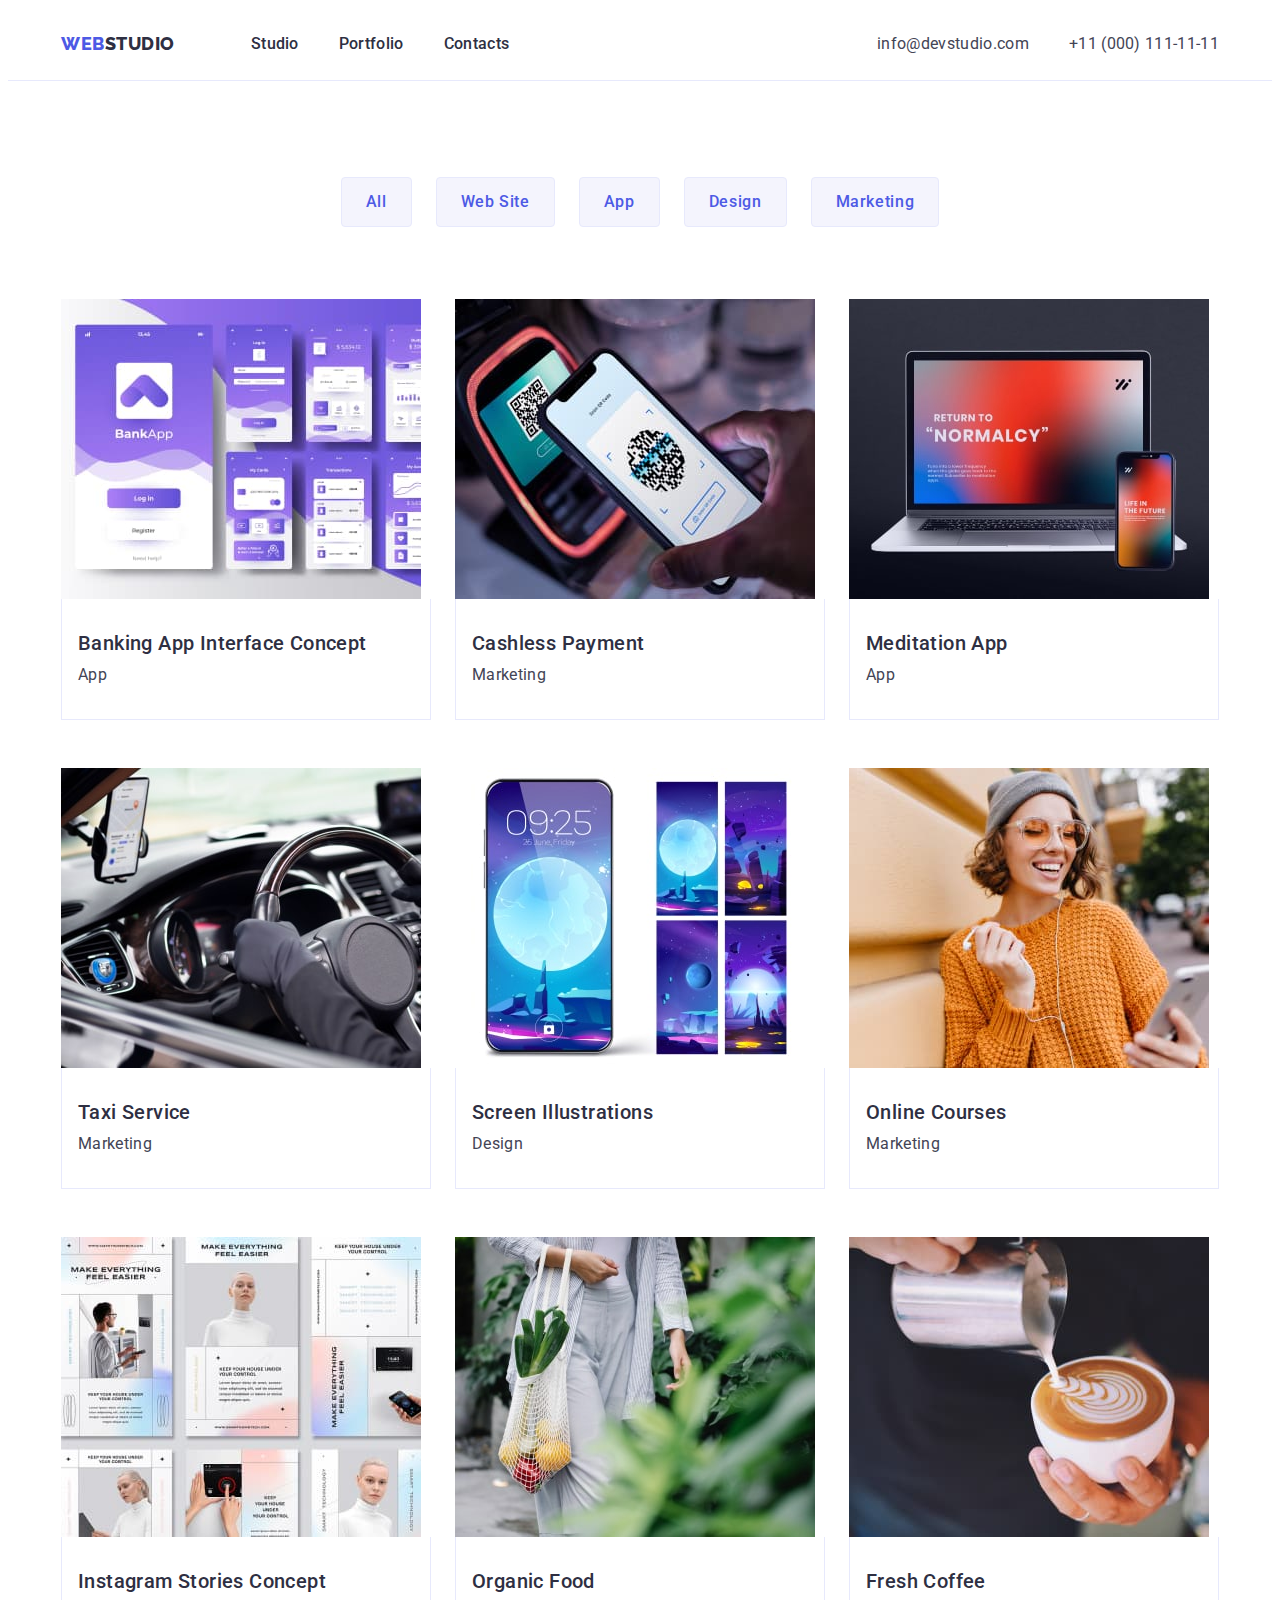
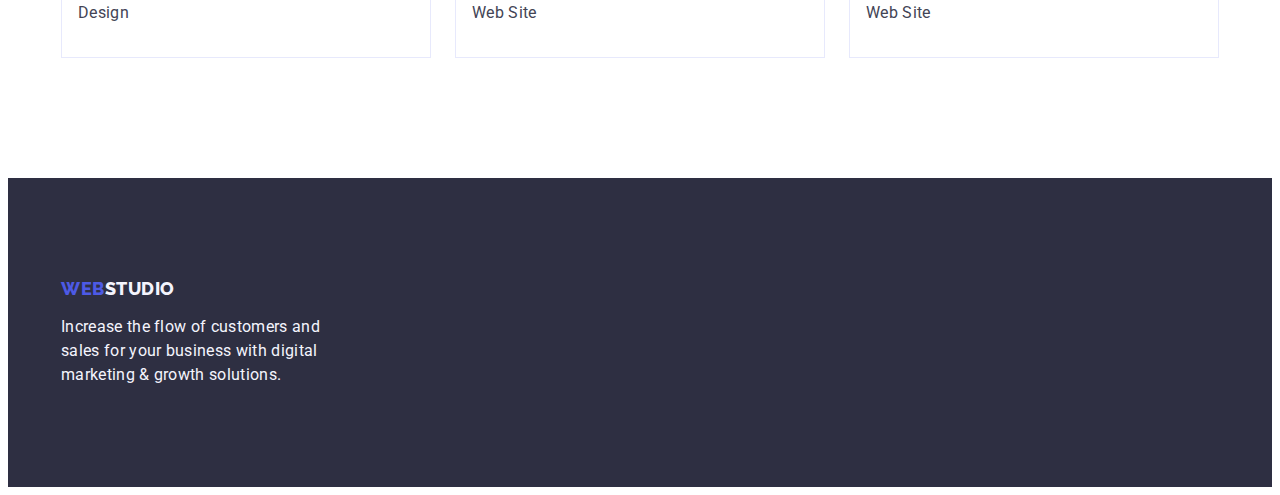
==== portfolio.html @ 970f9c75 "Скопіював файли" ====
<!DOCTYPE html>
<html lang="en">
<head>
    <meta charset="UTF-8">
    <meta http-equiv="X-UA-Compatible" content="IE=edge">
    <meta name="viewport" content="width=device-width, initial-scale=1.0">
    <title>Document</title>
    <link rel="preconnect" href="https://fonts.googleapis.com">
    <link rel="preconnect" href="https://fonts.gstatic.com" crossorigin>
    <link href="https://fonts.googleapis.com/css2?family=Raleway:wght@500&family=Roboto:wght@400;500;700&display=swap"
        rel="stylesheet">
    <link rel="stylesheet" href="https://cdnjs.cloudflare.com/ajax/libs/modern-normalize/1.1.0/modern-normalize.min.css"
        integrity="sha512-wpPYUAdjBVSE4KJnH1VR1HeZfpl1ub8YT/NKx4PuQ5NmX2tKuGu6U/JRp5y+Y8XG2tV+wKQpNHVUX03MfMFn9Q=="
        crossorigin="anonymous" referrerpolicy="no-referrer" 
    />
    <link rel="stylesheet" href="./css/styles.css">
</head>
<body>
    <!--Херед сайту-->
    <header class="header header-border">
        <div class="container header-container">
            <nav class="header-navigation">
                <a class="header-logo link" href="./index.html">Web<span class="part-of-logo">Studio</span></a>
            
                <ul class="header-list list">
                    <li class="header-list-item"><a class="header-list-link link" href="./index.html">Studio</a></li>
                    <li class="header-list-item"><a class="header-list-link link" href="./portfolio.html">Portfolio</a></li>
                    <li class="header-list-item"><a class="header-list-link link" href="">Contacts</a></li>
                </ul>
            </nav>
            <address class="header-address">
                <ul class="address-list list">
                    <li class="address-list-item">
                        <a class="address-list-link link" href="mailto:info@devstudio.com">info@devstudio.com</a>
                    </li>
                    <li class="address-list-item">
                        <a class="address-list-link link" href="tel:+110001111111">+11 (000) 111-11-11</a>
                    </li>
                </ul>
            </address>
        </div>
    </header>
    <!--Головна секція сайту-->
    <main class="main">
        <section class="filter section">
            <div class="container">
                <h1 class="filter-title" hidden>Our examples of works</h1>
                <ul class="filter-list list">
                    <li class="filter-list-item"><button class="filter-list-btn" type="button">All</button></li>
                    <li class="filter-list-item"><button class="filter-list-btn" type="button">Web Site</button></li>
                    <li class="filter-list-item"><button class="filter-list-btn" type="button">App</button></li>
                    <li class="filter-list-item"><button class="filter-list-btn" type="button">Design</button></li>
                    <li class="filter-list-item"><button class="filter-list-btn" type="button">Marketing</button></li>
                </ul>
                <ul class="result-list list">
                    <li class="result-list-item">
                        <a class="result-link link" href="">
                            <img src="./images/banking-img.jpg" alt="Banking App Interface Concept" width="360" height="300">
                                <div class="portfolio-card-padding">
                                    <h2 class="result-list-subtitle">Banking App Interface Concept</h2>
                                    <p class="result-list-text">App</p>
                                </div>
                        </a>
                    </li>
                    <li class="result-list-item">
                        <a class="result-link link" href="">
                            <img src="./images/cashless-img.jpg" alt="Cashless Payment" width="360" height="300">
                                <div class="portfolio-card-padding">
                                    <h2 class="result-list-subtitle">Cashless Payment</h2>
                                    <p class="result-list-text">Marketing</p>
                                </div>
                        </a>
                    </li>
                    <li class="result-list-item">
                        <a class="result-link link" href="">
                            <img src="./images/meditation-img.jpg" alt="Meditaion App" width="360" height="300">
                                <div class="portfolio-card-padding">
                                    <h2 class="result-list-subtitle">Meditation App</h2>
                                    <p class="result-list-text">App</p>
                                </div>
                        </a>
                    </li>
                    <li class="result-list-item">
                        <a class="result-link link" href="">
                            <img src="./images/taxi-img.jpg" alt="Taxi Service" width="360" height="300">
                                <div class="portfolio-card-padding">
                                    <h2 class="result-list-subtitle">Taxi Service</h2>
                                    <p class="result-list-text">Marketing</p>
                                </div>
                        </a>
                    </li>
                    <li class="result-list-item">
                        <a class="result-link link" href="">
                            <img src="./images/scren-img.jpg" alt="Screen Illustrations" width="360" height="300">
                                <div class="portfolio-card-padding">
                                    <h2 class="result-list-subtitle">Screen Illustrations</h2>
                                    <p class="result-list-text">Design</p>
                                </div>
                        </a>
                    </li>
                    <li class="result-list-item">
                        <a class="result-link link" href="">
                            <img src="./images/online-img.jpg" alt="Online Courses" width="360" height="300">
                                <div class="portfolio-card-padding">
                                    <h2 class="result-list-subtitle">Online Courses</h2>
                                    <p class="result-list-text">Marketing</p>
                                </div>
                        </a>
                    </li>
                    <li class="result-list-item">
                        <a class="result-link link" href="">
                            <img src="./images/instagram-img.jpg" alt="Instagram Stories Concept" width="360" height="300">
                                <div class="portfolio-card-padding">
                                    <h2 class="result-list-subtitle">Instagram Stories Concept</h2>
                                    <p class="result-list-text">Design</p>
                                </div>
                        </a>
                    </li>
                    <li class="result-list-item">
                        <a class="result-link link" href="">
                            <img src="./images/organicfood-img.jpg" alt="Organic Food" width="360" height="300">
                                <div class="portfolio-card-padding">
                                    <h2 class="result-list-subtitle">Organic Food</h2>
                                    <p class="result-list-text">Web Site</p>
                                </div>
                        </a>
                    </li>
                    <li class="result-list-item">
                        <a class="result-link link" href="">
                            <img src="./images/freshcoffe-img.jpg" alt="Fresh Coffee" width="360" height="300">
                            <div class="portfolio-card-padding">
                                <h2 class="result-list-subtitle">Fresh Coffee</h2>
                                <p class="result-list-text">Web Site</p>
                            </div>
                            
                        </a>
                    </li>
                </ul>
            </div>
        </section>
    </main>

    <!--Футер сайту-->
    <footer class="footer">
        <div class="container">
            <a class="footer-logo link" href="./index.html">Web<span class="footer-part-of-logo">Studio</span></a>
            <p class="footer-text">
                Increase the flow of customers and sales for your business with digital
                marketing & growth solutions.
            </p>
        </div>
    </footer>
</body>
</html>
---- css/styles.css ----
:root {
    --main-btn-bg: #4D5AE5;
    --secondary-btn-bg: #F4F4FD;
    --btn-bg-in-hover: #404BBF;
    --address-hover: #404BBF;
    --main-btn-color: #FFFFFF;
    --secondary-btn-color: #4D5AE5;
    --address-color: #434455;
    --main-title-color: #FFFFFF;
    --main-page-text: #434455;
    --secondary-page-text: #2E2F42;
    --first-logo-part: #4D5AE5;
    --second-header-logo-part: #2E2F42;
    --second-footer-logo-part: #F4F4FD;
    --footer-text-color: #F4F4FD;
    --main-page-bg: #2E2F42;
    --secondary-page-bg: #F4F4FD;
    --main-portfolio-color: #2E2F42;
    --secondary-portfolio-color: #434455;
    --team-list-bg: #ffffff;
}
/*КОЛЬОРОВІ ЗМІННІ
--main-btn-bg: #4D5AE5; головна заливка кнопки
--secondary-btn-bg: #F4F4FD; другорядна заливка кнопки
--main-btn-color: #FFFFFF; головний колір кнопки
--secondary-btn-color: #4D5AE5;другорядний колір кнопки
--address-color: #434455; колір в тезі адрес
--main-title-color: #FFFFFF; колір заголовку H1
--main-page-text: #434455; головний текст сторінки - абзац
--secondary-page-text: #2E2F42; другорядний текст сторінки заголовки
--first-logo-part: #4D5AE5; перша частина лого
--second-header-logo-part: #2E2F42; друга частина в хедері
--second-footer-logo-part: #F4F4FD; в футері
--footer-text: color: #E7E9FC; текст в фтері - абзац
--main-page-bg: #2E2F42; головний бекграунд сторінки
--secondary-page-bg: #F4F4FD; другорядний бекграунд сторінки
--main-portfolio-color: #2E2F42 головний колір портфоліо
--secondary-portfolio-color: #434455; другий колір портфоліо

*/

p, h1, h2, h3, h4, h5, h6 {
    margin: 0;
}

ul {
    margin: 0;
    padding-left: 0;
}

img {
    display: block;
    max-width: 100%;
    height: auto;
}

body {
    font-family: 'Roboto', sans-serif;
    color: #434455;
    background-color: #ffffff;
}

.link {
    text-decoration: none;
}

.list {
    list-style: none;
}

.container {
    width: 1158px;
    padding-left: 15px;
    padding-right: 15px;
    margin: 0 auto;
    /*outline: 2px solid tomato;*/
}

.section {
    padding-top: 120px;
    padding-bottom: 120px;
}



/**-------------------------------HEADER----------------------------*/
.header {
}

.header-container {
    display: flex;
    align-items: center;
    justify-content: space-between;
}

.header-navigation {
    display: flex;
    align-items: center;
}

.header-logo {
    font-family: 'Raleway', sans-serif;
    font-weight: 800;
    font-size: 18px;
    line-height: 1.17;
    letter-spacing: 0.03em;
    text-transform: uppercase;
    color: var(--first-logo-part, #4D5AE5);
    margin-right: 76px;
}

.part-of-logo {
    color: var(--second-header-logo-part, #2E2F42);
}

.header-list {
    display: flex;
    gap: 40px;
}

.header-list-item {
}


.header-list-link {
    font-weight: 500;
    font-size: 16px;
    line-height: 1.5;
    letter-spacing: 0.02em;
    color: var(--secondary-page-text, #2E2F42);
    display: block;
    padding-top: 24px;
    padding-bottom: 24px;
}

.header-list-link:hover,
.header-list-link:focus {
    color: var(--btn-bg-in-hover, #404BBF);
}
.header-address {
    font-style: normal;
}

.address-list {
    display: flex;
    gap: 40px;
}

.address-list-item {

}

.address-list-link {
    font-weight: 400;
    font-size: 16px;
    line-height: 1.5;    
    letter-spacing: 0.02em;
    color: var(--address-color, #434455);
    padding-bottom: 24px;
    padding-top: 24px;
    display: block;
}

.address-list-link:hover,
.address-list-link:focus {
    color: var(--address-hover, #404BBF);
}

/**-------------------------------HERO----------------------------*/

.hero {
    background-color: var(--main-page-bg, #2E2F42);
    padding-top: 188px;
    padding-bottom: 188px;
}

.hero-title {
    font-weight: 700;
    font-size: 56px;
    line-height: 1.07;
    text-align: center;
    letter-spacing: 0.02em;    
    color: var(--main-title-color, #FFFFFF);

    
    margin-bottom: 48px;
    margin-left: auto;
    margin-right: auto;
    max-width: 496px;
}

.hero-btn {
    font-family: 'Roboto', sans-serif;
    font-style: normal;
    font-weight: 500;
    font-size: 16px;
    line-height: 1.5;
    letter-spacing: 0.04em;
    color: var(--main-btn-color, #ffffff);
    background: var(--main-btn-bg, #4D5AE5);
    cursor: pointer;

    display: flex;
    align-items: center;
    justify-content: center;
    
    margin: 0 auto;
    border: 1px solid #4D5AE5;
    border-radius: 4px;
    min-width: 169px;    
    padding: 16px 32px;
}
.hero-btn:hover,
.hero-btn:focus {
    background-color: var(--btn-bg-in-hover, #404BBF);
    border: 1px solid transparent;
}

/**-------------------------------STRATEGY----------------------------*/


.strategy {
    padding-bottom: 0;
}

.strategy-title {

}

.strategy-list {
    display: flex;
}

.strategy-list-item {
    width: calc((100% - 72px) / 4);
    margin-right: 24px;
}
.strategy-list-item:last-child {
    margin-right: 0;
}

.strategy-list-subtitle {
    font-weight: 500;
    font-size: 20px;
    line-height: 1.2;
    letter-spacing: 0.02em;
    color: var(--secondary-page-text, #2E2F42);
    margin-bottom: 8px;
}

.strategy-list-text {
    font-size: 16px;
    line-height: 1.5;
    letter-spacing: 0.02em;
    color: var(--main-page-text, #434455);
}

/**-------------------------------WORK----------------------------*/
.work {

}

.work-title {
    font-size: 36px;
    line-height: 1.11;
    text-align: center;
    letter-spacing: 0.02em;
    text-transform: capitalize;
    color: var(--secondary-page-text, #2E2F42);
    margin-bottom: 72px;
}

.work-list {
    display: flex;
}

.work-list-item {
    width: calc((100% - 48px) / 3);
}

.work-list-item:not(:last-child) {
    margin-right: 24px;
}

/**-------------------------------OUR TEAM----------------------------*/
.team {
    background-color: var(--secondary-page-bg, #F4F4FD);
}

.team-title {
    font-size: 36px;
    line-height: 1.11;
    text-align: center;
    letter-spacing: 0.02em;
    text-transform: capitalize;
    color: var(--secondary-page-text, #2E2F42);
    margin-bottom: 72px;
}

.team-list {
    display: flex;
}

.team-list-item {
    background-color: var(--team-list-bg, #FFFFFF);
    width: calc((100% - 72px) / 4);
    border-radius: 0px 0px 4px 4px;
}

.team-list-item + .team-list-item{
    margin-left: 24px;
}

.team-card-padding {
    padding-top: 32px;
    padding-bottom: 32px;
}

.team-list-subtitle {
    font-weight: 500;
    font-size: 20px;
    line-height: 1.2;
    text-align: center;
    letter-spacing: 0.02em;
    color: var(--secondary-page-text, #2E2F42);
    margin-bottom: 8px;
}

.team-list-text {
    font-size: 16px;
    line-height: 1.5;
    text-align: center;
    letter-spacing: 0.02em;
    color: var(--main-page-text, #434455);
}

/**-------------------------------FOOTER----------------------------*/

.footer {
    background-color: var(--main-page-bg, #2E2F42);
    padding-top: 100px;
    padding-bottom: 100px;
}

.footer-logo {
    font-family: 'Raleway', sans-serif;
    font-weight: 800;
    font-size: 18px;
    line-height: 1.17;
    letter-spacing: 0.03em;
    text-transform: uppercase;
    color: var(--first-logo-part, #4D5AE5);
    margin-bottom: 16px;
    display: inline-block;
}

.footer-part-of-logo {
    color: var(--second-footer-logo-part, #F4F4FD);
}

.footer-text {
    font-size: 16px;
    line-height: 1.5;
    letter-spacing: 0.02em;
    color: var(--footer-text-color, #F4F4FD);
    max-width: 264px;
}

/**-------------------------------portfolio----------------------------*/
/**-------------------------------HEADER-----------------------------*/

.header-border {
    border-bottom: 1px solid #E7E9FC;
}

/**-------------------------------MAIN----------------------------*/


.main {

}

.filter {
padding-top: 96px;
}

.filter-title {

}

.filter-list {
    display: flex;
    justify-content: center;
    margin-bottom: 72px;
}

.filter-list-item {
    margin-right: 24px;
}
.filter-list-item:last-child {
    margin-right: 0;
}
/*.filter-list-item + .filter-list-item{
    margin-left: 24px;
}*/

.filter-list-btn {
    font-family: 'Roboto', sans-serif;
    font-weight: 500;
    font-size: 16px;
    line-height: 1.5;
    text-align: center;
    letter-spacing: 0.04em;

    display: flex;
    align-items: center;
    
    background-color: var(--secondary-btn-bg, #F4F4FD);
    border: 1px solid #E7E9FC;
    border-radius: 4px;
    color: var(--secondary-btn-color, #4D5AE5);
    cursor: pointer;
    padding: 12px 24px;
}

.filter-list-btn:hover,
.filter-list-btn:focus {
    background-color: var(--btn-bg-in-hover, #404BBF);
    color: var(--main-btn-color, #FFFFFF);
    border: 1px solid transparent;
}
.result-list {
    display: flex;
    flex-wrap: wrap;
}

.result-list-item {
    width: calc((100% - 48px) / 3);
    margin-right: 24px;
    margin-bottom: 48px;
}

.result-list-item:nth-child(3n) {
    margin-right: 0;
}

.result-list-item:nth-last-child(-n + 3) {
    margin-bottom: 0;
}

.result-link {

}

.portfolio-card-padding {
    padding-top: 32px;
    padding-bottom: 32px;
    padding-left: 16px;
    border: 1px solid #E7E9FC;
    border-top: none;
}

.result-list-subtitle {
    font-weight: 500;
    font-size: 20px;
    line-height: 1.2;
    letter-spacing: 0.02em;
    color: var(--main-portfolio-color, #2E2F42);
    margin-bottom: 8px;
}

.result-list-text {
    font-size: 16px;
    line-height: 1.5;
    letter-spacing: 0.02em;
    color: var(--secondary-portfolio-color, #434455);
}
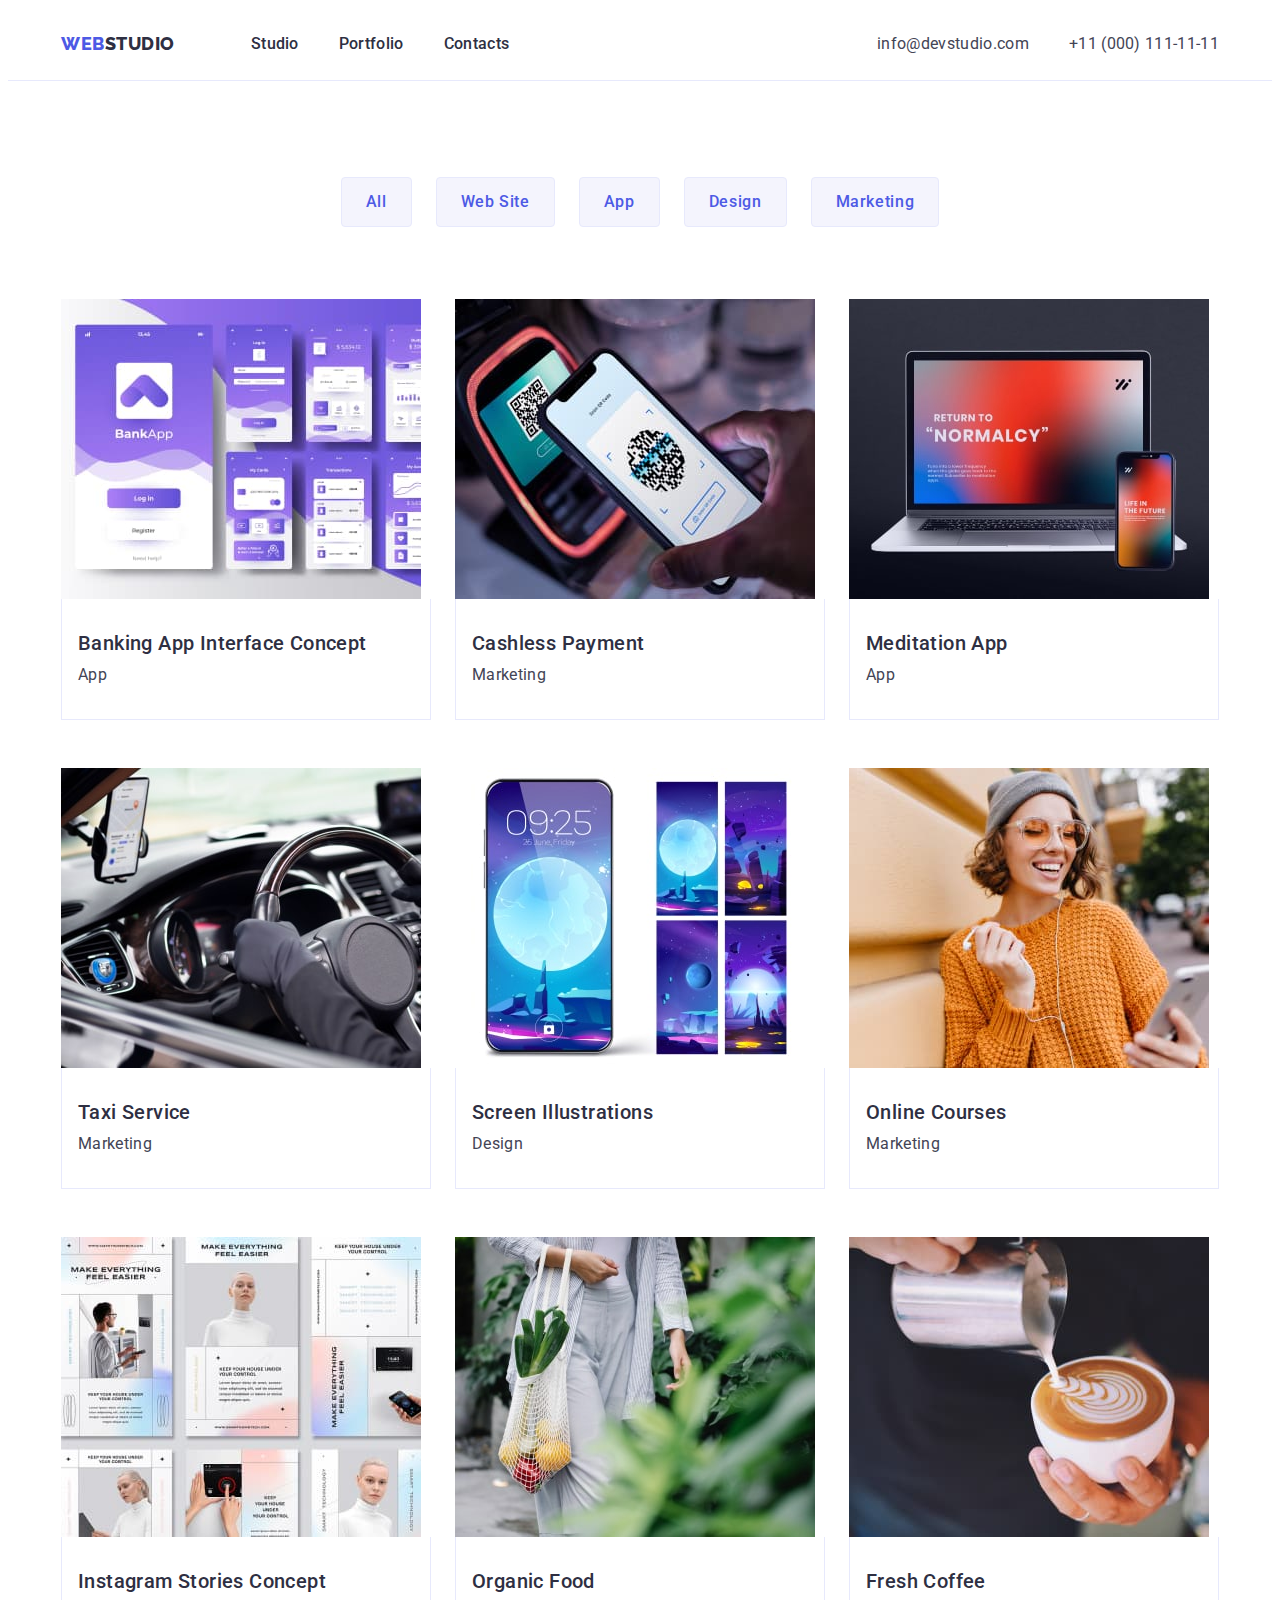
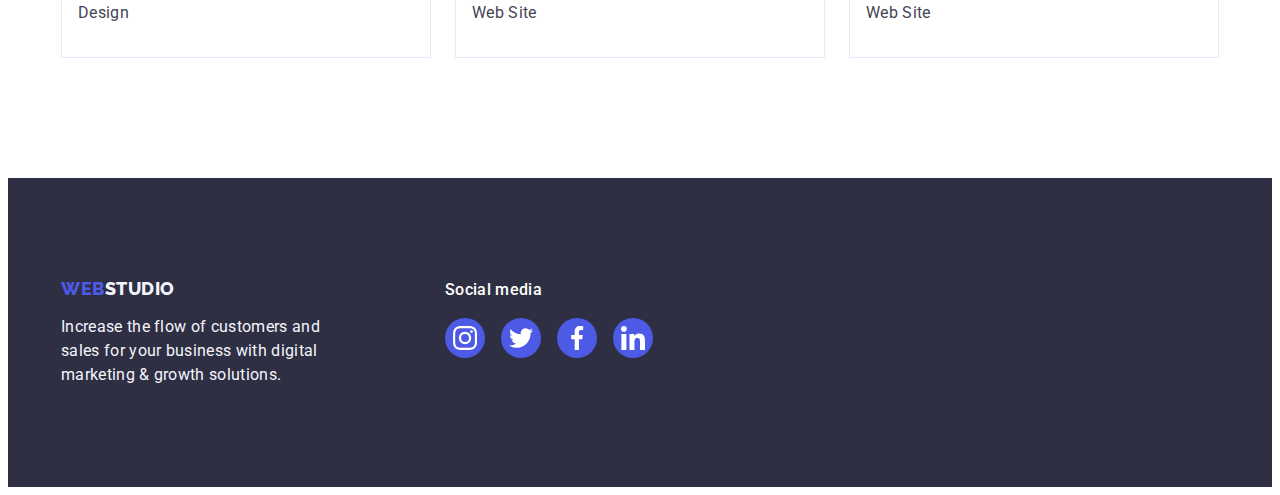
==== commit 2439b295: "У картках сторінки Портфоліо є ефект тіні при ховері в будь-якому місці картки." ====
--- a/portfolio.html
+++ b/portfolio.html
@@ -7,7 +7,7 @@
     <title>Document</title>
     <link rel="preconnect" href="https://fonts.googleapis.com">
     <link rel="preconnect" href="https://fonts.gstatic.com" crossorigin>
-    <link href="https://fonts.googleapis.com/css2?family=Raleway:wght@500&family=Roboto:wght@400;500;700&display=swap"
+    <link href="https://fonts.googleapis.com/css2?family=Raleway:wght@800&family=Roboto:wght@400;500;700&display=swap"
         rel="stylesheet">
     <link rel="stylesheet" href="https://cdnjs.cloudflare.com/ajax/libs/modern-normalize/1.1.0/modern-normalize.min.css"
         integrity="sha512-wpPYUAdjBVSE4KJnH1VR1HeZfpl1ub8YT/NKx4PuQ5NmX2tKuGu6U/JRp5y+Y8XG2tV+wKQpNHVUX03MfMFn9Q=="
@@ -142,12 +142,50 @@
 
     <!--Футер сайту-->
     <footer class="footer">
-        <div class="container">
-            <a class="footer-logo link" href="./index.html">Web<span class="footer-part-of-logo">Studio</span></a>
-            <p class="footer-text">
-                Increase the flow of customers and sales for your business with digital
-                marketing & growth solutions.
-            </p>
+        <div class="container footer-flex">
+    
+            <div class="footer-part-one">
+                <a class="footer-logo link" href="./index.html">Web<span class="footer-part-of-logo">Studio</span></a>
+                <p class="footer-text">
+                    Increase the flow of customers and sales for your business with digital
+                    marketing & growth solutions.
+                </p>
+            </div>
+    
+            <div class="footer-part-two">
+                <h2 class="footer-title">Social media</h2>
+                <ul class="footer-soc-list list">
+                    <li class="footer-soc-item">
+                        <a href="#" class="footer-soc-link link">
+                            <svg class="footer-soc-icon" width="24" height="24">
+                                <use href="./images/icons.svg#icon-instagram"></use>
+                            </svg>
+                        </a>
+                    </li>
+                    <li class="footer-soc-item">
+                        <a href="#" class="footer-soc-link link">
+                            <svg class="footer-soc-icon" width="24" height="24">
+                                <use href="./images/icons.svg#icon-twitter"></use>
+                            </svg>
+                        </a>
+                    </li>
+                    <li class="footer-soc-item">
+                        <a href="#" class="footer-soc-link link">
+                            <svg class="footer-soc-icon" width="24" height="24">
+                                <use href="./images/icons.svg#icon-facebook"></use>
+                            </svg>
+                        </a>
+                    </li>
+                    <li class="footer-soc-item">
+                        <a href="#" class="footer-soc-link link">
+                            <svg class="footer-soc-icon" width="24" height="24">
+                                <use href="./images/icons.svg#icon-linkedin"></use>
+                            </svg>
+                        </a>
+                    </li>
+                </ul>
+            </div>
+    
         </div>
     </footer>
 </body>
--- a/css/styles.css
+++ b/css/styles.css
@@ -18,6 +18,14 @@
     --main-portfolio-color: #2E2F42;
     --secondary-portfolio-color: #434455;
     --team-list-bg: #ffffff;
+    --footer-soc-main-bg: #4D5AE5;
+    --footer-soc-seconf-bg: #31D0AA;
+    --main-soc-icon-color: #ffffff;
+    --second-soc-scon-color: #F4F4FD;
+    --customers-icon-fill: #8E8F99;
+    --team-soc-bg: #4D5AE5;
+    --team-soc-bg-hover: #404BBF;
+    --strategy-icon-bg: #F4F4FD;
 }
 /*КОЛЬОРОВІ ЗМІННІ
 --main-btn-bg: #4D5AE5; головна заливка кнопки
@@ -81,7 +89,16 @@
     padding-bottom: 120px;
 }
 
-
+.visually-hidden {
+    position: absolute;
+    width: 1px;
+    height: 1px;
+    margin: -1px;
+    border: 0;
+    padding: 0;
+    clip: rect(0 0 0 0);
+    overflow: hidden;
+}
 
 /**-------------------------------HEADER----------------------------*/
 .header {
@@ -168,8 +185,15 @@
 
 /**-------------------------------HERO----------------------------*/
 
-.hero {
+.hero {    
     background-color: var(--main-page-bg, #2E2F42);
+    background-image:linear-gradient(to right, rgba(46, 47, 66, 0.7),
+     rgba(46, 47, 66, 0.7)), url(../images/hero-img.png);
+    background-repeat: no-repeat;
+    background-position: center;
+    max-width: 1440px;
+    height: 600px;
+    margin: 0 auto;
     padding-top: 188px;
     padding-bottom: 188px;
 }
@@ -239,6 +263,21 @@
     margin-right: 0;
 }
 
+.strategy-list-bg {
+    display: flex;
+    justify-content: center;
+    align-items: center;
+    height: 112px;
+    background-color: var(--strategy-icon-bg, #F4F4FD);
+    border-radius: 4px;
+    margin-bottom: 8px;
+}
+
+.strategy-icon {
+    height: 64px;
+    width: 64px;
+}
+
 .strategy-list-subtitle {
     font-weight: 500;
     font-size: 20px;
@@ -304,6 +343,9 @@
 .team-list-item {
     background-color: var(--team-list-bg, #FFFFFF);
     width: calc((100% - 72px) / 4);
+    box-shadow: 0px 1px 6px rgba(46, 47, 66, 0.08), 
+    0px 1px 1px rgba(46, 47, 66, 0.16), 
+    0px 2px 1px rgba(46, 47, 66, 0.08);
     border-radius: 0px 0px 4px 4px;
 }
 
@@ -332,7 +374,97 @@
     text-align: center;
     letter-spacing: 0.02em;
     color: var(--main-page-text, #434455);
-}
+    margin-bottom: 8px;
+}
+
+.team-soc-list {
+    display: flex;
+    justify-content: center;
+    gap: 24px;
+}
+
+.team-soc-item {
+    width: 40px;
+    height: 40px;
+}
+.team-soc-link {
+    display: flex;
+    justify-content: center;
+    align-items: center;
+    width: 100%;
+    height: 100%;
+    border-radius: 50%;
+    background-color: var(--team-soc-bg, #4D5AE5);
+}
+
+.team-soc-link:hover, .team-soc-link:focus {
+    background-color: var(--team-soc-bg-hover, #404BBF);
+    
+}
+
+.team-soc-icon {
+    fill: var(--second-soc-scon-color, #f4f4fd);
+}
+
+
+
+
+/**-------------------------------CUSTOMERS----------------------------*/
+
+.customers {
+    /* padding-bottom: 0; */
+}
+.customers-title {
+    font-size: 36px;
+    line-height: 1.11;
+    text-align: center;
+    letter-spacing: 0.02em;
+    text-transform: capitalize;
+    color: var(--secondary-page-text, #2E2F42);
+    margin-bottom: 72px;
+}
+
+.customers-list {
+    display: flex;
+    justify-content: space-between;
+    align-items: center;
+}
+
+.customers-list-item {
+    width: calc((100% - 5 * 24px) / 6);
+    height: 88px;
+}
+
+.customer-list-link {
+    
+}
+
+
+.customer-list-link:hover .customers-icon,
+.customer-list-link:focus .customers-icon {
+    fill: #404BBF;
+}
+
+.customer-wrapper {
+    padding: 16px 32px;
+    border: 1px solid #8E8F99;
+    border-radius: 4px;
+    height: 88px;
+}
+
+.customer-wrapper:hover,
+.customer-wrapper:focus {
+    border: 1px solid #404BBF;
+}
+
+.customers-icon {
+    display: block;
+    width: 104px;
+    height: 56px;
+    fill: var(--customers-icon-fill, #8E8F99);
+}
+
+
 
 /**-------------------------------FOOTER----------------------------*/
 
@@ -341,6 +473,65 @@
     padding-top: 100px;
     padding-bottom: 100px;
 }
+
+.footer-flex {
+    display: flex;
+    align-items: flex-start;
+}
+
+.footer-part-one {
+    margin-right: 120px;
+}
+
+.footer-part-two {
+
+}
+
+.footer-title {
+    font-weight: 500;
+    font-size: 16px;
+    line-height: 1.5;
+    letter-spacing: 0.02em;
+    color: var(--main-title-color, #ffffff);
+    margin-bottom: 16px;
+}
+
+.footer-soc-list {
+    display: flex;
+    justify-content: center;
+    gap: 16px;
+}
+
+.footer-soc-item {
+    width: 40px;
+    height: 40px;
+}
+
+.footer-soc-link {
+    display: flex;
+    justify-content: center;
+    align-items: center;
+    width: 100%;
+    height: 100%;
+    border-radius: 50%;
+    background-color: var(--footer-soc-main-bg, #4D5AE5);
+}
+
+
+.footer-soc-link:hover .footer-soc-icon,
+.footer-soc-link:focus .footer-soc-icon {
+    fill: var(--second-soc-scon-color, #F4F4FD);
+} 
+
+.footer-soc-link:hover, 
+.footer-soc-link:focus {
+    background-color: var(--footer-soc-seconf-bg, #31D0AA);
+}
+
+.footer-soc-icon {
+    fill: var(--main-soc-icon-color, #ffffff);
+}
+
 
 .footer-logo {
     font-family: 'Raleway', sans-serif;
@@ -452,6 +643,14 @@
 
 }
 
+.result-link:hover,
+.result-link:focus {
+    display: block;
+    box-shadow: 0px 1px 6px rgba(46, 47, 66, 0.08), 
+    0px 1px 1px rgba(46, 47, 66, 0.16), 
+    0px 2px 1px rgba(46, 47, 66, 0.08);
+}
+
 .portfolio-card-padding {
     padding-top: 32px;
     padding-bottom: 32px;
